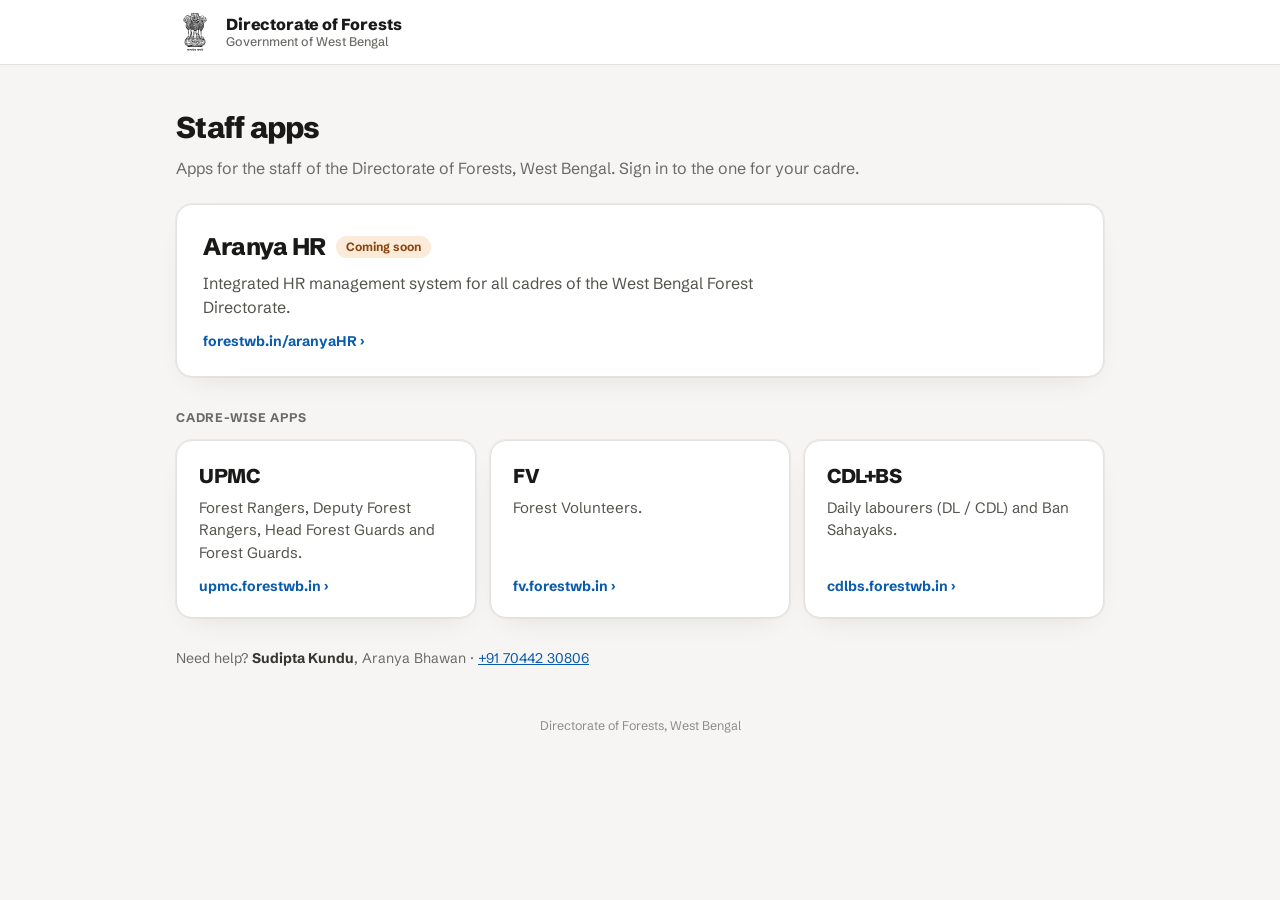
==== docs/index.html @ 1b2f8481 "forestwb.in front page: Aranya HR (placeholder) and the cadre-wise staff apps Co-Authored-By: Claude" ====
<!doctype html>
<html lang="en">
<head>
<meta charset="utf-8">
<meta name="viewport" content="width=device-width, initial-scale=1">
<title>Directorate of Forests, West Bengal · Staff apps</title>
<meta name="description" content="Aranya HR and the cadre-wise staff apps of the Directorate of Forests, West Bengal.">
<link rel="icon" href="assets/emblem.svg">
<link rel="preconnect" href="https://fonts.googleapis.com">
<link rel="preconnect" href="https://fonts.gstatic.com" crossorigin>
<link href="https://fonts.googleapis.com/css2?family=Schibsted+Grotesk:wght@400..900&display=swap" rel="stylesheet">
<link rel="stylesheet" href="site.css">
</head>
<body>
<header class="top"><div class="in">
  <img src="assets/emblem.svg" alt="" class="mark">
  <div class="brand">Directorate of Forests<small>Government of West Bengal</small></div>
</div></header>

<main class="in">
  <h1>Staff apps</h1>
  <p class="lede">Apps for the staff of the Directorate of Forests, West Bengal. Sign in to the one for your cadre.</p>

  <a class="app featured" href="aranyaHR/">
    <div class="app-head"><h2>Aranya HR</h2><span class="tag soon">Coming soon</span></div>
    <p>Integrated HR management system for all cadres of the West Bengal Forest Directorate.</p>
    <span class="go">forestwb.in/aranyaHR ›</span>
  </a>

  <h3 class="sec">Cadre-wise apps</h3>
  <div class="grid">
    <a class="app" href="https://upmc.forestwb.in">
      <div class="app-head"><h2>UPMC</h2></div>
      <p>Forest Rangers, Deputy Forest Rangers, Head Forest Guards and Forest Guards.</p>
      <span class="go">upmc.forestwb.in ›</span>
    </a>
    <a class="app" href="https://fv.forestwb.in">
      <div class="app-head"><h2>FV</h2></div>
      <p>Forest Volunteers.</p>
      <span class="go">fv.forestwb.in ›</span>
    </a>
    <a class="app" href="https://cdlbs.forestwb.in">
      <div class="app-head"><h2>CDL+BS</h2></div>
      <p>Daily labourers (DL / CDL) and Ban Sahayaks.</p>
      <span class="go">cdlbs.forestwb.in ›</span>
    </a>
  </div>

  <p class="help">Need help? <b>Sudipta Kundu</b>, Aranya Bhawan · <a href="tel:+917044230806">+91 70442 30806</a></p>
</main>

<footer class="foot">Directorate of Forests, West Bengal</footer>
</body>
</html>
---- docs/site.css ----
/* forestwb.in: the same tokens and look as UPMC, FV and CDL+BS */
:root {
  --ink: #191918; --text-strong: #37352f; --text-body: #55534e; --text-subtle: #6b6a66; --text-faint: #8f8d88;
  --surface: #ffffff; --surface-muted: #f6f5f4; --surface-sunken: #f1f0ee;
  --line: #ecebe8; --border: #e3e2df; --border-hover: #9d9b96;
  --primary: #0b66c3; --link: #0b5cad; --primary-soft: #e8f1fc;
  --warn-soft: #fcebd9; --warn-ink: #8a4510;
  --r12: 12px; --r16: 16px;
  --shadow-card: 0 0 0 1px rgba(25,25,24,.05), 0 12px 30px -16px rgba(25,25,24,.12);
  --sans: "Schibsted Grotesk", "Helvetica Neue", Helvetica, sans-serif;
}
* { box-sizing: border-box; }
html { -webkit-text-size-adjust: 100%; }
body { margin: 0; font-family: var(--sans); font-size: 15px; line-height: 1.5; color: var(--text-body); background: var(--surface-muted); }
a { color: var(--link); }
:focus-visible { outline: 2px solid var(--primary); outline-offset: 2px; }
.in { max-width: 960px; margin: 0 auto; padding: 0 16px; }

.top { background: var(--surface); border-bottom: 1px solid var(--border); }
.top .in { display: flex; align-items: center; gap: 12px; min-height: 64px; }
.mark { width: 38px; height: 38px; }
.brand { font-weight: 800; color: var(--ink); font-size: 16px; line-height: 1.2; letter-spacing: -.01em; }
.brand small { display: block; font-weight: 500; font-size: 12.5px; color: var(--text-subtle); letter-spacing: 0; }

main.in { padding-top: 40px; padding-bottom: 28px; }
h1 { color: var(--ink); font-size: 30px; font-weight: 800; letter-spacing: -.025em; margin: 0; }
.lede { margin: 6px 0 24px; color: var(--text-subtle); font-size: 16px; }
.sec { color: var(--text-subtle); font-size: 12.5px; text-transform: uppercase; letter-spacing: .06em; margin: 32px 0 12px; }

.app { display: flex; flex-direction: column; gap: 6px; background: var(--surface); border: 1px solid var(--border); border-radius: var(--r16); padding: 20px 22px;
  text-decoration: none; color: var(--text-body); box-shadow: var(--shadow-card); transition: border-color .15s, transform .15s; }
.app:hover { border-color: var(--border-hover); transform: translateY(-1px); }
.app h2 { color: var(--ink); font-size: 20px; font-weight: 800; letter-spacing: -.02em; margin: 0; }
.app p { margin: 0; flex: 1; }
.app .go { color: var(--link); font-weight: 700; font-size: 14px; margin-top: 6px; }
.app-head { display: flex; align-items: center; gap: 10px; flex-wrap: wrap; }
.featured { padding: 24px 26px; }
.featured h2 { font-size: 24px; }
.featured p { font-size: 16px; max-width: 620px; }
.tag { font-size: 12px; font-weight: 700; border-radius: 999px; padding: 2px 10px; }
.tag.soon { background: var(--warn-soft); color: var(--warn-ink); }

.grid { display: grid; grid-template-columns: repeat(3, 1fr); gap: 14px; }
.help { margin: 30px 0 0; font-size: 14px; color: var(--text-subtle); }
.help b { color: var(--text-strong); }
.foot { text-align: center; color: var(--text-faint); font-size: 12.5px; padding: 20px 16px 30px; }

/* the Aranya HR placeholder */
.soon-card { background: var(--surface); border: 1px solid var(--border); border-radius: var(--r16); padding: 34px 28px; box-shadow: var(--shadow-card); text-align: center; max-width: 560px; margin: 0 auto; }
.soon-card h1 { margin-top: 10px; }
.soon-card p { margin: 10px 0 0; }

@media (max-width: 760px) { .grid { grid-template-columns: 1fr; } h1 { font-size: 26px; } main.in { padding-top: 28px; } }
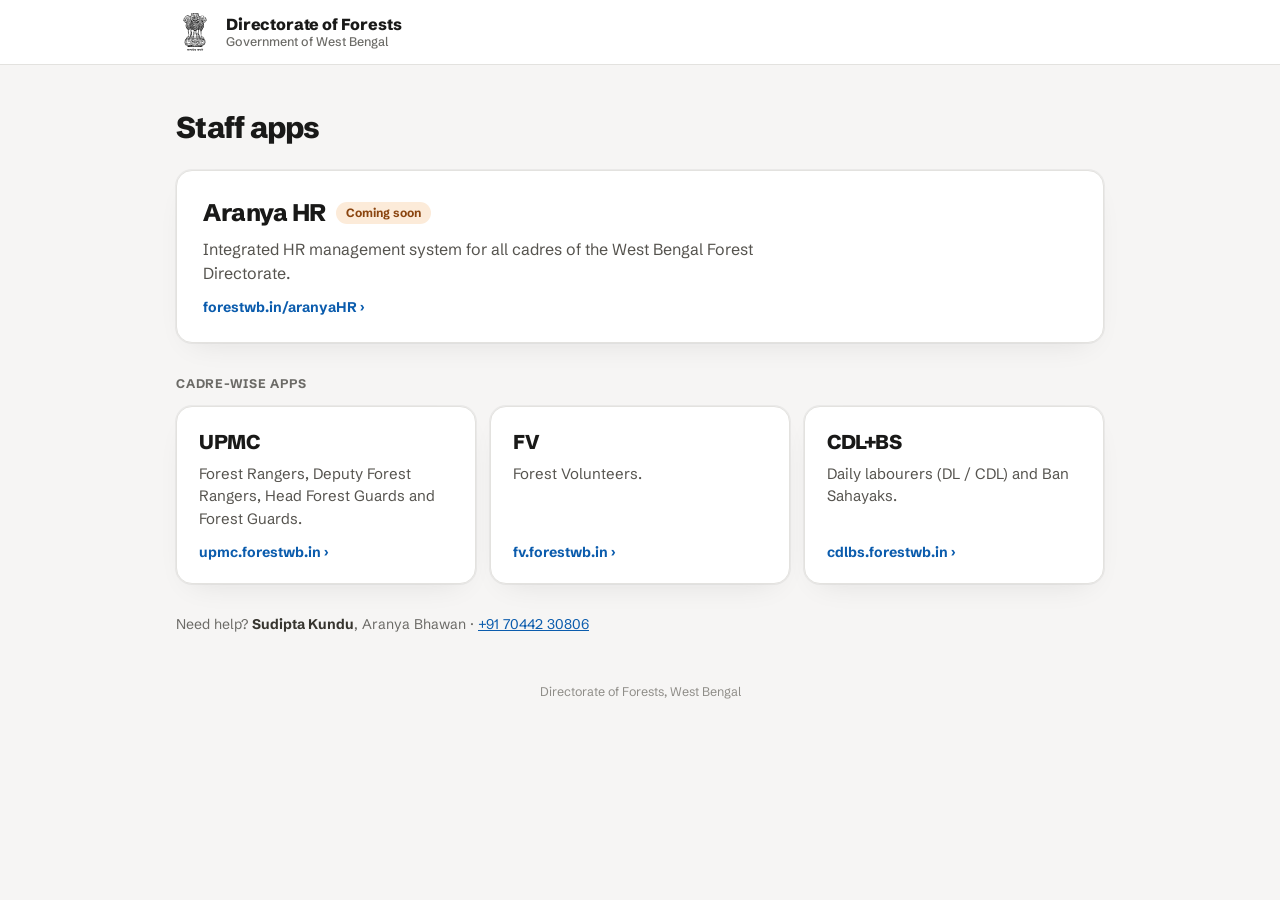
==== commit 5d00d339: "Remove the line under the heading Co-Authored-By: Claude Opus 5.5 <noreply@anthropic.com>" ====
--- a/docs/index.html
+++ b/docs/index.html
@@ -19,7 +19,6 @@
 
 <main class="in">
   <h1>Staff apps</h1>
-  <p class="lede">Apps for the staff of the Directorate of Forests, West Bengal. Sign in to the one for your cadre.</p>
 
   <a class="app featured" href="aranyaHR/">
     <div class="app-head"><h2>Aranya HR</h2><span class="tag soon">Coming soon</span></div>
--- a/docs/site.css
+++ b/docs/site.css
@@ -24,7 +24,7 @@
 
 main.in { padding-top: 40px; padding-bottom: 28px; }
 h1 { color: var(--ink); font-size: 30px; font-weight: 800; letter-spacing: -.025em; margin: 0; }
-.lede { margin: 6px 0 24px; color: var(--text-subtle); font-size: 16px; }
+main.in > h1 { margin-bottom: 20px; }
 .sec { color: var(--text-subtle); font-size: 12.5px; text-transform: uppercase; letter-spacing: .06em; margin: 32px 0 12px; }
 
 .app { display: flex; flex-direction: column; gap: 6px; background: var(--surface); border: 1px solid var(--border); border-radius: var(--r16); padding: 20px 22px;
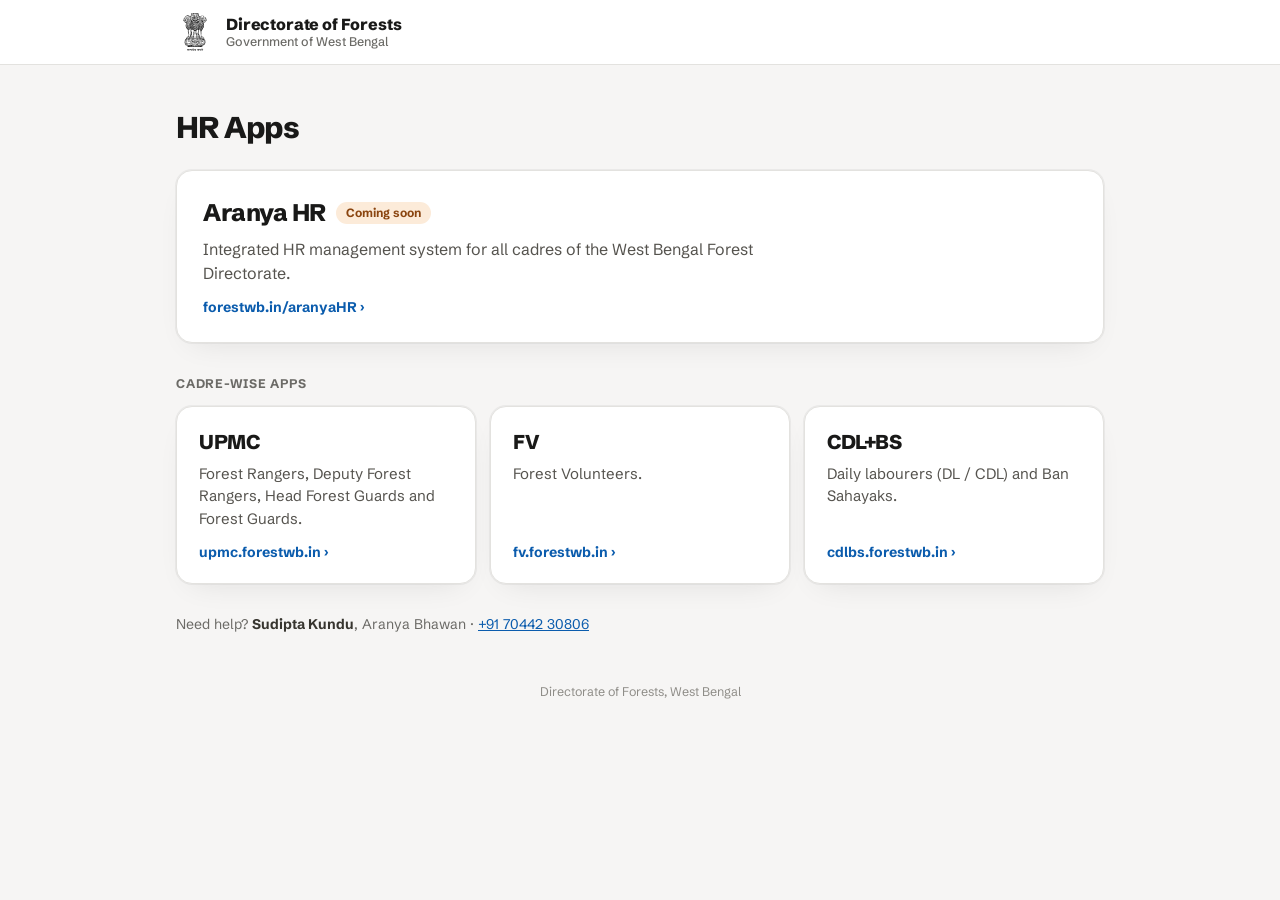
==== commit 33bcf842: "Heading: HR Apps Co-Authored-By: Claude Opus 5.5 <noreply@anthropic.com>" ====
--- a/docs/index.html
+++ b/docs/index.html
@@ -3,7 +3,7 @@
 <head>
 <meta charset="utf-8">
 <meta name="viewport" content="width=device-width, initial-scale=1">
-<title>Directorate of Forests, West Bengal · Staff apps</title>
+<title>Directorate of Forests, West Bengal · HR Apps</title>
 <meta name="description" content="Aranya HR and the cadre-wise staff apps of the Directorate of Forests, West Bengal.">
 <link rel="icon" href="assets/emblem.svg">
 <link rel="preconnect" href="https://fonts.googleapis.com">
@@ -18,7 +18,7 @@
 </div></header>
 
 <main class="in">
-  <h1>Staff apps</h1>
+  <h1>HR Apps</h1>
 
   <a class="app featured" href="aranyaHR/">
     <div class="app-head"><h2>Aranya HR</h2><span class="tag soon">Coming soon</span></div>
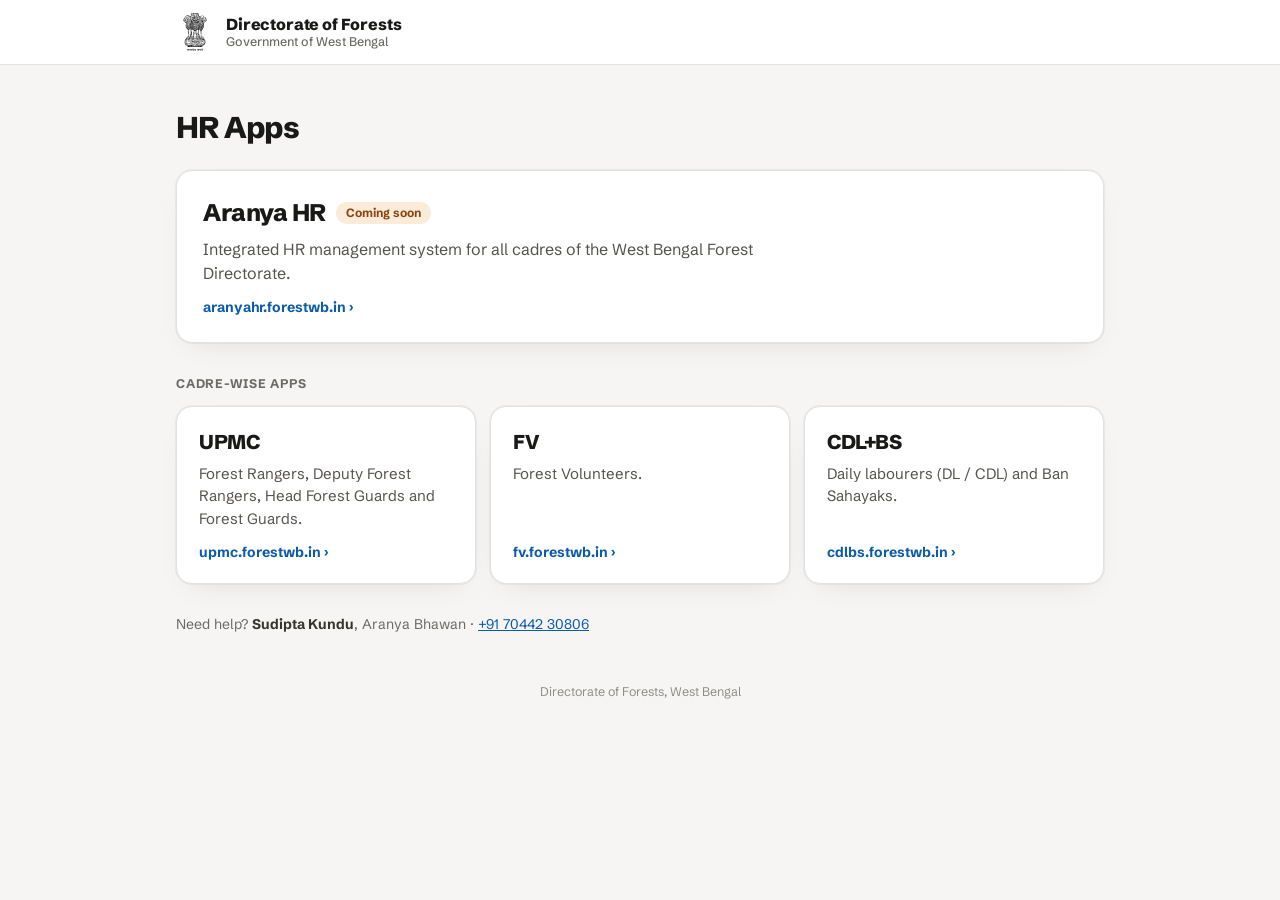
==== commit 2f13b5c3: "Aranya HR card: aranyahr.forestwb.in Co-Authored-By: Claude Opus 5.5 <noreply@anthropic.com>" ====
--- a/docs/index.html
+++ b/docs/index.html
@@ -20,10 +20,10 @@
 <main class="in">
   <h1>HR Apps</h1>
 
-  <a class="app featured" href="aranyaHR/">
+  <a class="app featured" href="https://aranyahr.forestwb.in">
     <div class="app-head"><h2>Aranya HR</h2><span class="tag soon">Coming soon</span></div>
     <p>Integrated HR management system for all cadres of the West Bengal Forest Directorate.</p>
-    <span class="go">forestwb.in/aranyaHR ›</span>
+    <span class="go">aranyahr.forestwb.in ›</span>
   </a>
 
   <h3 class="sec">Cadre-wise apps</h3>
